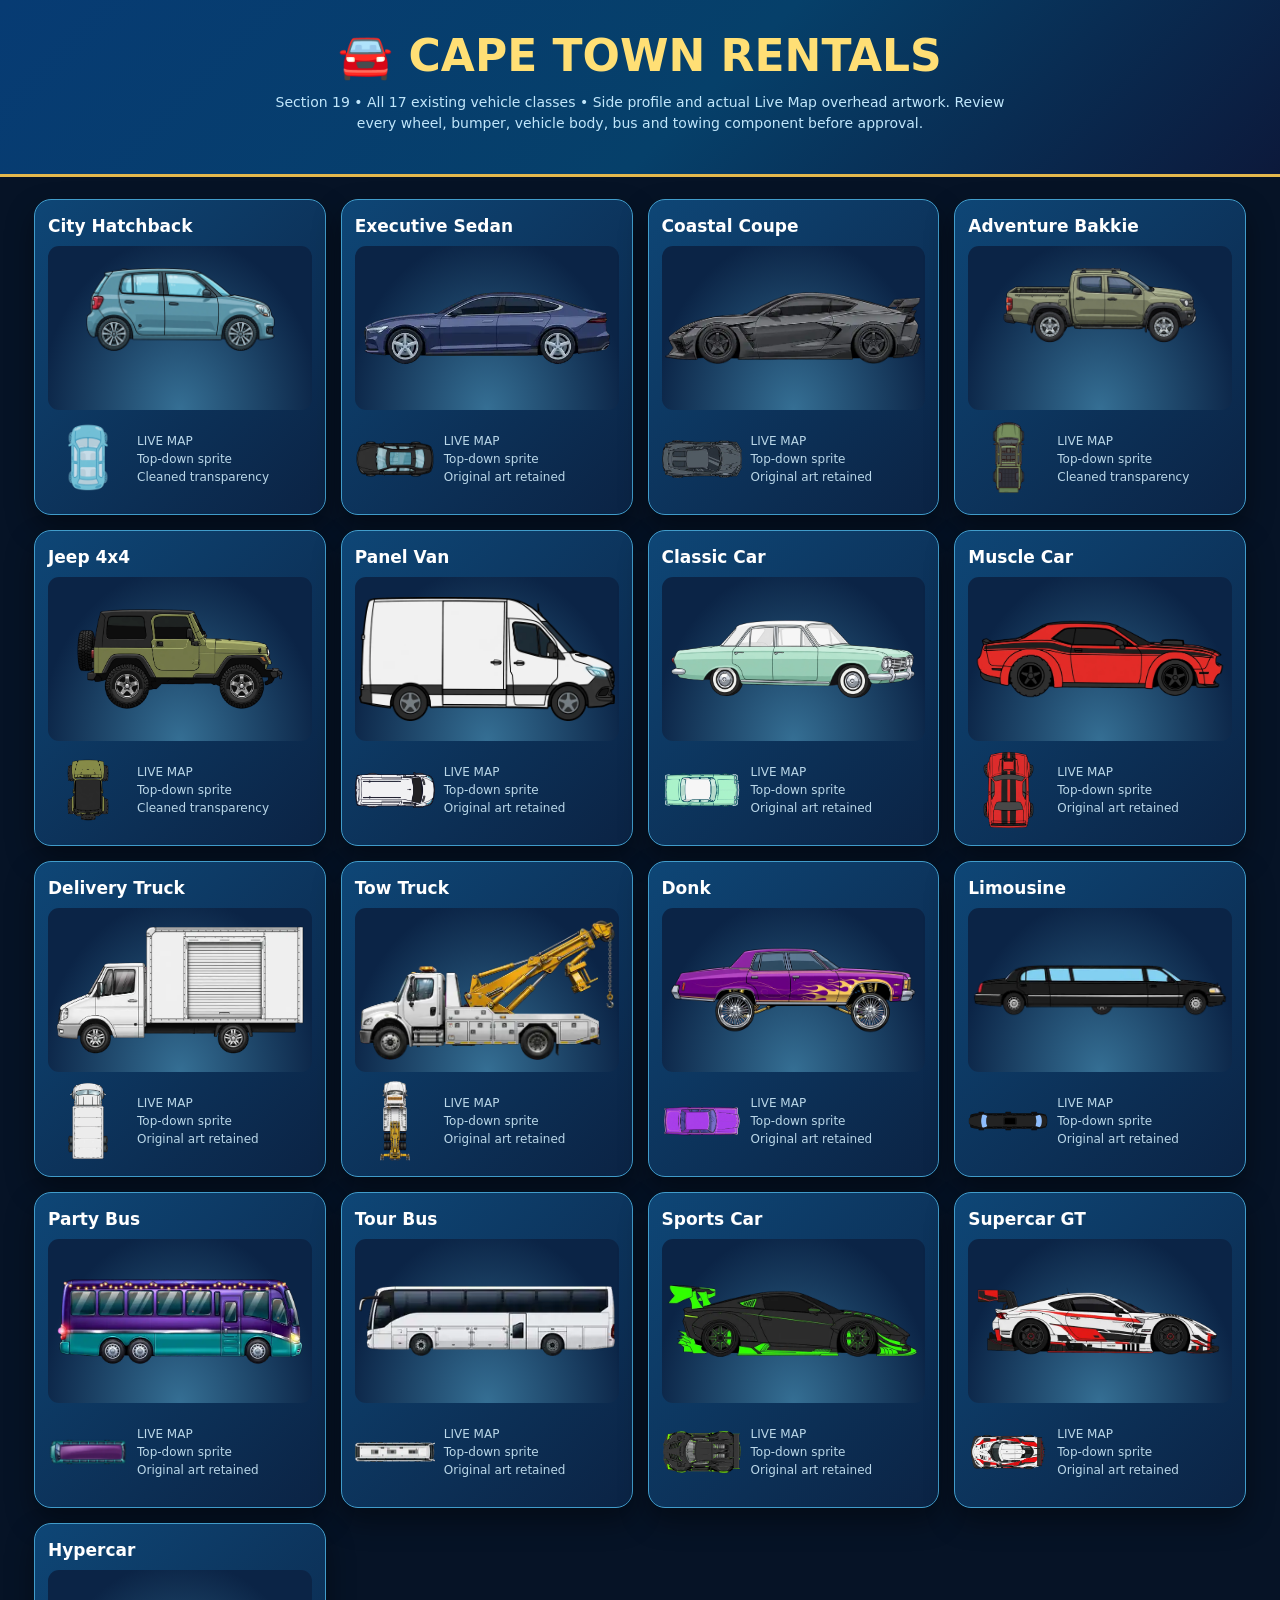
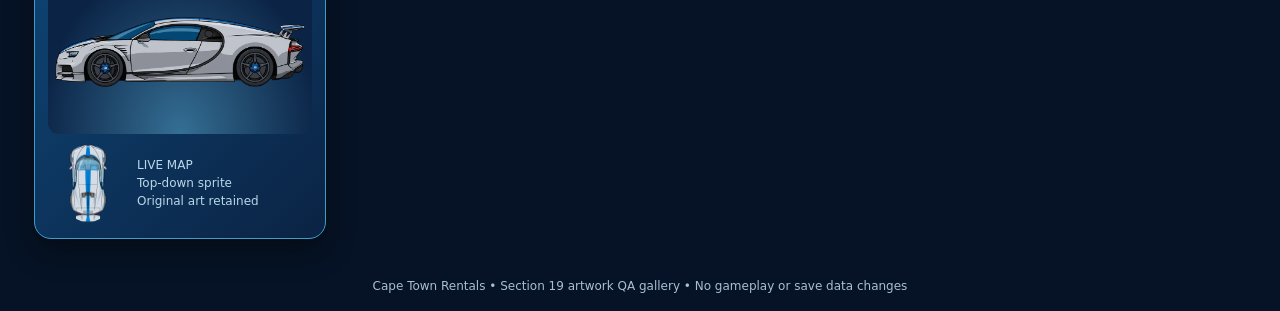
==== docs/vehicle-artwork-preview.html @ 38e2b55d "feat: Section 19 transparent vehicle art normalization and 17-class gallery" ====
<!doctype html><html lang="en"><head><meta charset="utf-8"><meta name="viewport" content="width=device-width,initial-scale=1"><title>Cape Town Rentals | Vehicle Artwork Audit</title><style>
:root{color-scheme:dark;font-family:system-ui,Arial,sans-serif}*{box-sizing:border-box}body{margin:0;background:#061326;color:#fff}
header{text-align:center;padding:30px 16px;background:linear-gradient(135deg,#073b73,#06406a 55%,#0c193b);border-bottom:3px solid #e4b84d}h1{margin:0;color:#ffdf75;font-size:clamp(26px,5vw,44px)}header p{color:#c0e6fb;margin:10px auto;max-width:760px;font-size:14px;line-height:1.5}
main{max-width:1240px;margin:auto;padding:22px 14px}.grid{display:grid;grid-template-columns:repeat(auto-fit,minmax(260px,1fr));gap:15px}
article{background:linear-gradient(135deg,#0e4676,#0b2344);border:1px solid #419cca;border-radius:17px;padding:13px;box-shadow:0 13px 28px #0006}h2{font-size:17px;margin:3px 0 10px}.picture{min-height:164px;display:grid;place-items:center;border-radius:11px;background:radial-gradient(ellipse at 50% 100%,#356f94,#0b2446 75%);overflow:hidden}.picture img{max-width:97%;max-height:150px;object-fit:contain}
.roof{display:flex;gap:9px;align-items:center;padding:9px 0 2px}.roof img{width:80px;height:80px;object-fit:contain;flex-shrink:0}.roof small{font-size:12px;color:#bad7e8;line-height:1.5}
footer{padding:18px;text-align:center;color:#a8bfd2;font-size:12px}
</style></head><body><header><h1>🚘 CAPE TOWN RENTALS</h1><p>Section 19 • All 17 existing vehicle classes • Side profile and actual Live Map overhead artwork. Review every wheel, bumper, vehicle body, bus and towing component before approval.</p></header><main><div class="grid"><article><h2>City Hatchback</h2><div class="picture"><img loading="lazy" src="../assets/art19-hatch-side.svg" alt="City Hatchback side profile"></div><div class="roof"><img loading="lazy" src="../assets/art19-hatch-topdown.svg" alt="City Hatchback roof view"><small>LIVE MAP<br>Top-down sprite<br>Cleaned transparency</small></div></article><article><h2>Executive Sedan</h2><div class="picture"><img loading="lazy" src="../assets/executive-sedan-side.webp" alt="Executive Sedan side profile"></div><div class="roof"><img loading="lazy" src="../assets/executive-sedan-topdown.webp" alt="Executive Sedan roof view"><small>LIVE MAP<br>Top-down sprite<br>Original art retained</small></div></article><article><h2>Coastal Coupe</h2><div class="picture"><img loading="lazy" src="../assets/coastal-coupe-side.webp" alt="Coastal Coupe side profile"></div><div class="roof"><img loading="lazy" src="../assets/coastal-coupe-topdown.webp" alt="Coastal Coupe roof view"><small>LIVE MAP<br>Top-down sprite<br>Original art retained</small></div></article><article><h2>Adventure Bakkie</h2><div class="picture"><img loading="lazy" src="../assets/art19-bakkie-side.svg" alt="Adventure Bakkie side profile"></div><div class="roof"><img loading="lazy" src="../assets/art19-bakkie-topdown.svg" alt="Adventure Bakkie roof view"><small>LIVE MAP<br>Top-down sprite<br>Cleaned transparency</small></div></article><article><h2>Jeep 4x4</h2><div class="picture"><img loading="lazy" src="../assets/art19-jeep-side.svg" alt="Jeep 4x4 side profile"></div><div class="roof"><img loading="lazy" src="../assets/art19-jeep-topdown.svg" alt="Jeep 4x4 roof view"><small>LIVE MAP<br>Top-down sprite<br>Cleaned transparency</small></div></article><article><h2>Panel Van</h2><div class="picture"><img loading="lazy" src="../assets/modern-panelvan-side.webp" alt="Panel Van side profile"></div><div class="roof"><img loading="lazy" src="../assets/modern-panelvan-topdown.webp" alt="Panel Van roof view"><small>LIVE MAP<br>Top-down sprite<br>Original art retained</small></div></article><article><h2>Classic Car</h2><div class="picture"><img loading="lazy" src="../assets/classic-car-side.webp" alt="Classic Car side profile"></div><div class="roof"><img loading="lazy" src="../assets/classic-car-topdown.webp" alt="Classic Car roof view"><small>LIVE MAP<br>Top-down sprite<br>Original art retained</small></div></article><article><h2>Muscle Car</h2><div class="picture"><img loading="lazy" src="../assets/muscle-car-side.webp" alt="Muscle Car side profile"></div><div class="roof"><img loading="lazy" src="../assets/muscle-car-topdown.webp" alt="Muscle Car roof view"><small>LIVE MAP<br>Top-down sprite<br>Original art retained</small></div></article><article><h2>Delivery Truck</h2><div class="picture"><img loading="lazy" src="../assets/delivery-truck-side.webp" alt="Delivery Truck side profile"></div><div class="roof"><img loading="lazy" src="../assets/delivery-truck-topdown.webp" alt="Delivery Truck roof view"><small>LIVE MAP<br>Top-down sprite<br>Original art retained</small></div></article><article><h2>Tow Truck</h2><div class="picture"><img loading="lazy" src="../assets/tow-truck-side.webp" alt="Tow Truck side profile"></div><div class="roof"><img loading="lazy" src="../assets/tow-truck-topdown.webp" alt="Tow Truck roof view"><small>LIVE MAP<br>Top-down sprite<br>Original art retained</small></div></article><article><h2>Donk</h2><div class="picture"><img loading="lazy" src="../assets/donk-side.webp" alt="Donk side profile"></div><div class="roof"><img loading="lazy" src="../assets/donk-topdown.webp" alt="Donk roof view"><small>LIVE MAP<br>Top-down sprite<br>Original art retained</small></div></article><article><h2>Limousine</h2><div class="picture"><img loading="lazy" src="../assets/limo-side.webp" alt="Limousine side profile"></div><div class="roof"><img loading="lazy" src="../assets/limo-topdown.webp" alt="Limousine roof view"><small>LIVE MAP<br>Top-down sprite<br>Original art retained</small></div></article><article><h2>Party Bus</h2><div class="picture"><img loading="lazy" src="../assets/partybus-side.webp" alt="Party Bus side profile"></div><div class="roof"><img loading="lazy" src="../assets/partybus-topdown.webp" alt="Party Bus roof view"><small>LIVE MAP<br>Top-down sprite<br>Original art retained</small></div></article><article><h2>Tour Bus</h2><div class="picture"><img loading="lazy" src="../assets/tourbus-side.webp" alt="Tour Bus side profile"></div><div class="roof"><img loading="lazy" src="../assets/tourbus-topdown.webp" alt="Tour Bus roof view"><small>LIVE MAP<br>Top-down sprite<br>Original art retained</small></div></article><article><h2>Sports Car</h2><div class="picture"><img loading="lazy" src="../assets/performance-sport-side.webp" alt="Sports Car side profile"></div><div class="roof"><img loading="lazy" src="../assets/performance-sport-topdown.webp" alt="Sports Car roof view"><small>LIVE MAP<br>Top-down sprite<br>Original art retained</small></div></article><article><h2>Supercar GT</h2><div class="picture"><img loading="lazy" src="../assets/supercar-gt-side.webp" alt="Supercar GT side profile"></div><div class="roof"><img loading="lazy" src="../assets/supercar-gt-topdown.webp" alt="Supercar GT roof view"><small>LIVE MAP<br>Top-down sprite<br>Original art retained</small></div></article><article><h2>Hypercar</h2><div class="picture"><img loading="lazy" src="../assets/hypercar-side.webp" alt="Hypercar side profile"></div><div class="roof"><img loading="lazy" src="../assets/hypercar-topdown.webp" alt="Hypercar roof view"><small>LIVE MAP<br>Top-down sprite<br>Original art retained</small></div></article></div></main><footer>Cape Town Rentals • Section 19 artwork QA gallery • No gameplay or save data changes</footer></body></html>
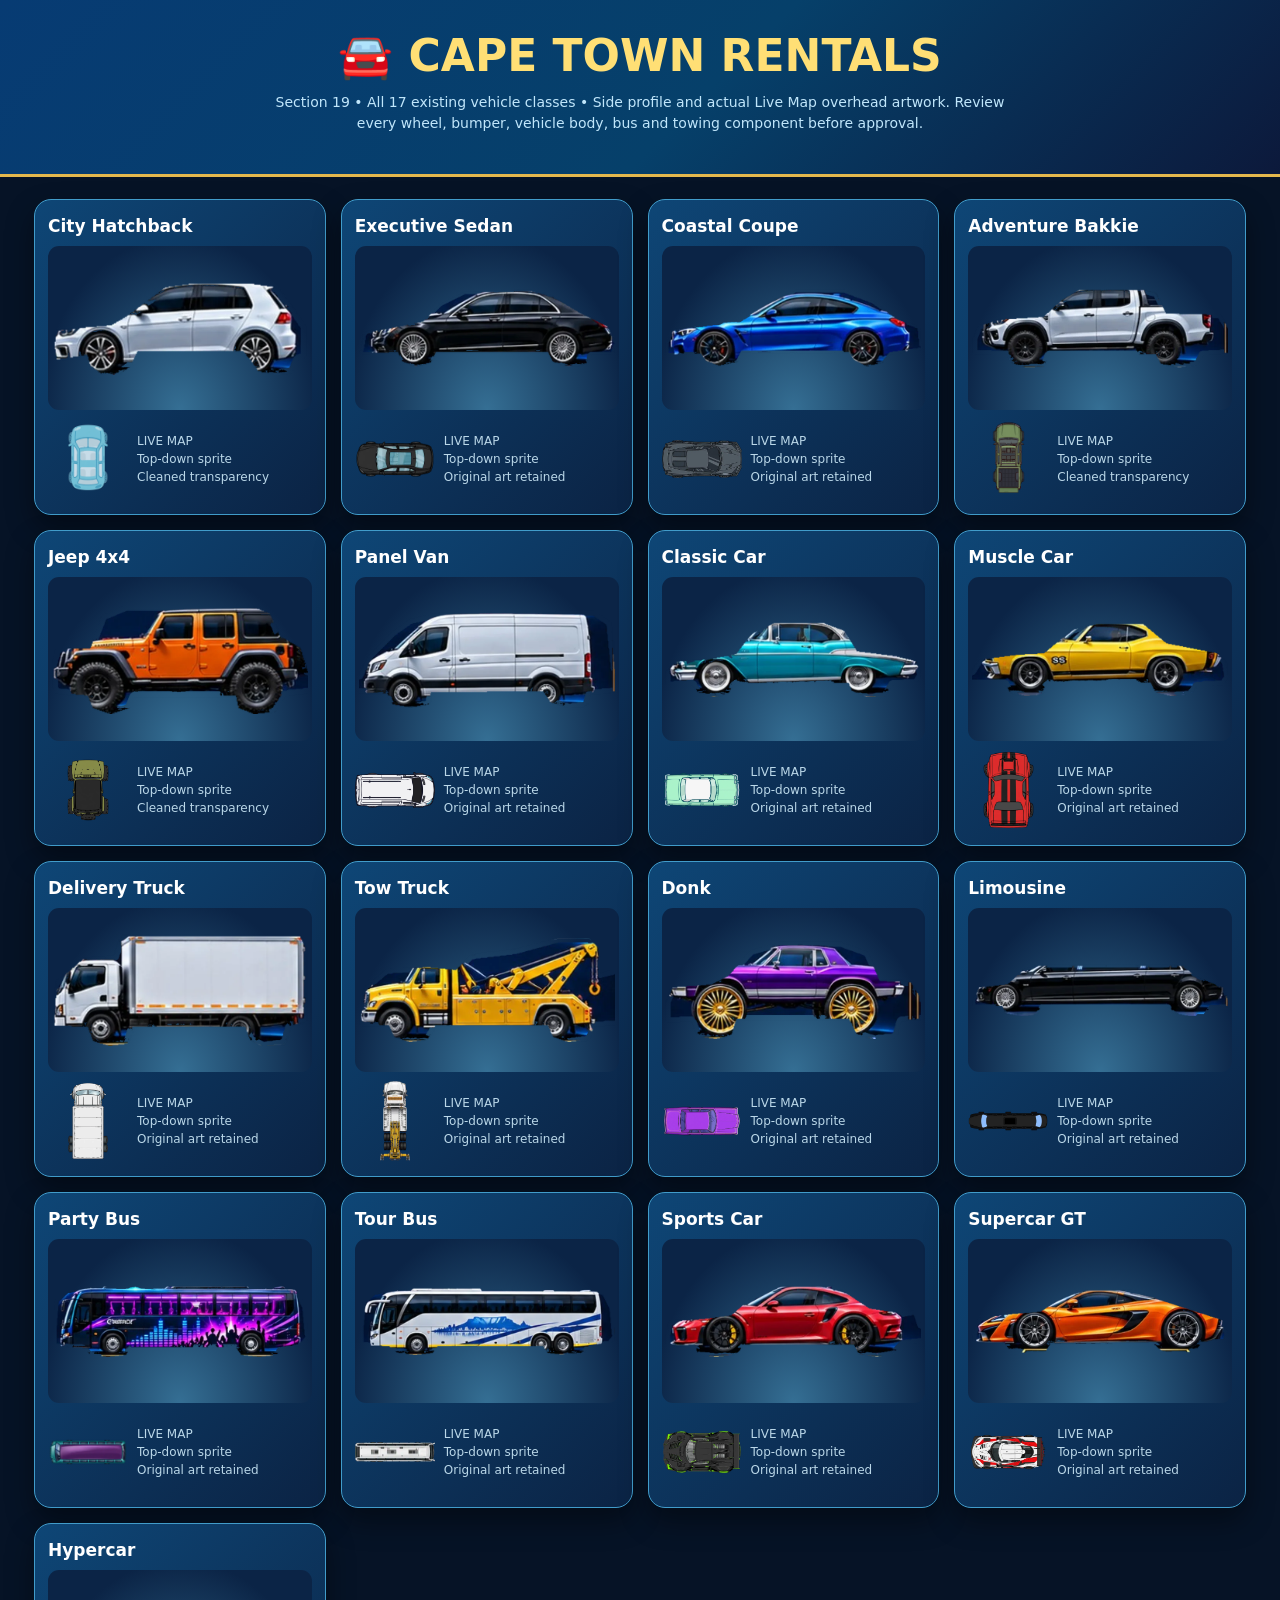
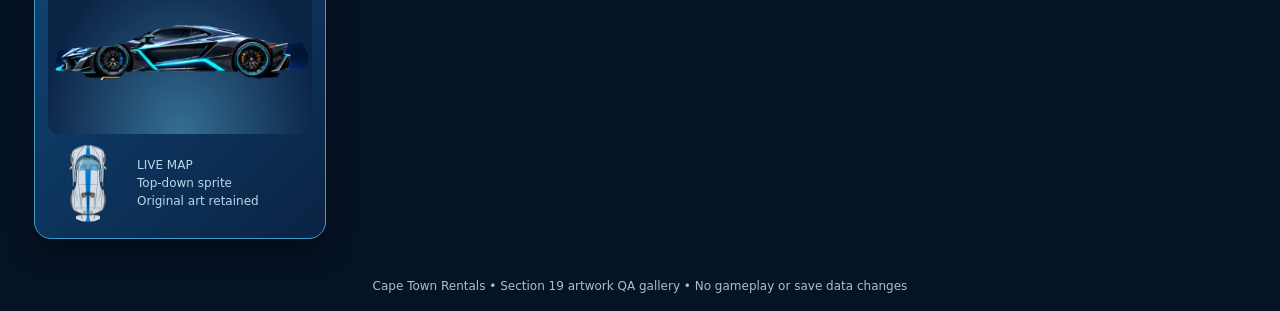
==== commit dabbd9a0: "feat: install all 17 user-approved poster vehicles as transparent side sprites" ====
--- a/docs/vehicle-artwork-preview.html
+++ b/docs/vehicle-artwork-preview.html
@@ -5,4 +5,4 @@
 article{background:linear-gradient(135deg,#0e4676,#0b2344);border:1px solid #419cca;border-radius:17px;padding:13px;box-shadow:0 13px 28px #0006}h2{font-size:17px;margin:3px 0 10px}.picture{min-height:164px;display:grid;place-items:center;border-radius:11px;background:radial-gradient(ellipse at 50% 100%,#356f94,#0b2446 75%);overflow:hidden}.picture img{max-width:97%;max-height:150px;object-fit:contain}
 .roof{display:flex;gap:9px;align-items:center;padding:9px 0 2px}.roof img{width:80px;height:80px;object-fit:contain;flex-shrink:0}.roof small{font-size:12px;color:#bad7e8;line-height:1.5}
 footer{padding:18px;text-align:center;color:#a8bfd2;font-size:12px}
-</style></head><body><header><h1>🚘 CAPE TOWN RENTALS</h1><p>Section 19 • All 17 existing vehicle classes • Side profile and actual Live Map overhead artwork. Review every wheel, bumper, vehicle body, bus and towing component before approval.</p></header><main><div class="grid"><article><h2>City Hatchback</h2><div class="picture"><img loading="lazy" src="../assets/art19-hatch-side.svg" alt="City Hatchback side profile"></div><div class="roof"><img loading="lazy" src="../assets/art19-hatch-topdown.svg" alt="City Hatchback roof view"><small>LIVE MAP<br>Top-down sprite<br>Cleaned transparency</small></div></article><article><h2>Executive Sedan</h2><div class="picture"><img loading="lazy" src="../assets/executive-sedan-side.webp" alt="Executive Sedan side profile"></div><div class="roof"><img loading="lazy" src="../assets/executive-sedan-topdown.webp" alt="Executive Sedan roof view"><small>LIVE MAP<br>Top-down sprite<br>Original art retained</small></div></article><article><h2>Coastal Coupe</h2><div class="picture"><img loading="lazy" src="../assets/coastal-coupe-side.webp" alt="Coastal Coupe side profile"></div><div class="roof"><img loading="lazy" src="../assets/coastal-coupe-topdown.webp" alt="Coastal Coupe roof view"><small>LIVE MAP<br>Top-down sprite<br>Original art retained</small></div></article><article><h2>Adventure Bakkie</h2><div class="picture"><img loading="lazy" src="../assets/art19-bakkie-side.svg" alt="Adventure Bakkie side profile"></div><div class="roof"><img loading="lazy" src="../assets/art19-bakkie-topdown.svg" alt="Adventure Bakkie roof view"><small>LIVE MAP<br>Top-down sprite<br>Cleaned transparency</small></div></article><article><h2>Jeep 4x4</h2><div class="picture"><img loading="lazy" src="../assets/art19-jeep-side.svg" alt="Jeep 4x4 side profile"></div><div class="roof"><img loading="lazy" src="../assets/art19-jeep-topdown.svg" alt="Jeep 4x4 roof view"><small>LIVE MAP<br>Top-down sprite<br>Cleaned transparency</small></div></article><article><h2>Panel Van</h2><div class="picture"><img loading="lazy" src="../assets/modern-panelvan-side.webp" alt="Panel Van side profile"></div><div class="roof"><img loading="lazy" src="../assets/modern-panelvan-topdown.webp" alt="Panel Van roof view"><small>LIVE MAP<br>Top-down sprite<br>Original art retained</small></div></article><article><h2>Classic Car</h2><div class="picture"><img loading="lazy" src="../assets/classic-car-side.webp" alt="Classic Car side profile"></div><div class="roof"><img loading="lazy" src="../assets/classic-car-topdown.webp" alt="Classic Car roof view"><small>LIVE MAP<br>Top-down sprite<br>Original art retained</small></div></article><article><h2>Muscle Car</h2><div class="picture"><img loading="lazy" src="../assets/muscle-car-side.webp" alt="Muscle Car side profile"></div><div class="roof"><img loading="lazy" src="../assets/muscle-car-topdown.webp" alt="Muscle Car roof view"><small>LIVE MAP<br>Top-down sprite<br>Original art retained</small></div></article><article><h2>Delivery Truck</h2><div class="picture"><img loading="lazy" src="../assets/delivery-truck-side.webp" alt="Delivery Truck side profile"></div><div class="roof"><img loading="lazy" src="../assets/delivery-truck-topdown.webp" alt="Delivery Truck roof view"><small>LIVE MAP<br>Top-down sprite<br>Original art retained</small></div></article><article><h2>Tow Truck</h2><div class="picture"><img loading="lazy" src="../assets/tow-truck-side.webp" alt="Tow Truck side profile"></div><div class="roof"><img loading="lazy" src="../assets/tow-truck-topdown.webp" alt="Tow Truck roof view"><small>LIVE MAP<br>Top-down sprite<br>Original art retained</small></div></article><article><h2>Donk</h2><div class="picture"><img loading="lazy" src="../assets/donk-side.webp" alt="Donk side profile"></div><div class="roof"><img loading="lazy" src="../assets/donk-topdown.webp" alt="Donk roof view"><small>LIVE MAP<br>Top-down sprite<br>Original art retained</small></div></article><article><h2>Limousine</h2><div class="picture"><img loading="lazy" src="../assets/limo-side.webp" alt="Limousine side profile"></div><div class="roof"><img loading="lazy" src="../assets/limo-topdown.webp" alt="Limousine roof view"><small>LIVE MAP<br>Top-down sprite<br>Original art retained</small></div></article><article><h2>Party Bus</h2><div class="picture"><img loading="lazy" src="../assets/partybus-side.webp" alt="Party Bus side profile"></div><div class="roof"><img loading="lazy" src="../assets/partybus-topdown.webp" alt="Party Bus roof view"><small>LIVE MAP<br>Top-down sprite<br>Original art retained</small></div></article><article><h2>Tour Bus</h2><div class="picture"><img loading="lazy" src="../assets/tourbus-side.webp" alt="Tour Bus side profile"></div><div class="roof"><img loading="lazy" src="../assets/tourbus-topdown.webp" alt="Tour Bus roof view"><small>LIVE MAP<br>Top-down sprite<br>Original art retained</small></div></article><article><h2>Sports Car</h2><div class="picture"><img loading="lazy" src="../assets/performance-sport-side.webp" alt="Sports Car side profile"></div><div class="roof"><img loading="lazy" src="../assets/performance-sport-topdown.webp" alt="Sports Car roof view"><small>LIVE MAP<br>Top-down sprite<br>Original art retained</small></div></article><article><h2>Supercar GT</h2><div class="picture"><img loading="lazy" src="../assets/supercar-gt-side.webp" alt="Supercar GT side profile"></div><div class="roof"><img loading="lazy" src="../assets/supercar-gt-topdown.webp" alt="Supercar GT roof view"><small>LIVE MAP<br>Top-down sprite<br>Original art retained</small></div></article><article><h2>Hypercar</h2><div class="picture"><img loading="lazy" src="../assets/hypercar-side.webp" alt="Hypercar side profile"></div><div class="roof"><img loading="lazy" src="../assets/hypercar-topdown.webp" alt="Hypercar roof view"><small>LIVE MAP<br>Top-down sprite<br>Original art retained</small></div></article></div></main><footer>Cape Town Rentals • Section 19 artwork QA gallery • No gameplay or save data changes</footer></body></html>+</style></head><body><header><h1>🚘 CAPE TOWN RENTALS</h1><p>Section 19 • All 17 existing vehicle classes • Side profile and actual Live Map overhead artwork. Review every wheel, bumper, vehicle body, bus and towing component before approval.</p></header><main><div class="grid"><article><h2>City Hatchback</h2><div class="picture"><img loading="lazy" src="../assets/lineup-hatch-side.webp" alt="City Hatchback side profile"></div><div class="roof"><img loading="lazy" src="../assets/art19-hatch-topdown.svg" alt="City Hatchback roof view"><small>LIVE MAP<br>Top-down sprite<br>Cleaned transparency</small></div></article><article><h2>Executive Sedan</h2><div class="picture"><img loading="lazy" src="../assets/lineup-sedan-side.webp" alt="Executive Sedan side profile"></div><div class="roof"><img loading="lazy" src="../assets/executive-sedan-topdown.webp" alt="Executive Sedan roof view"><small>LIVE MAP<br>Top-down sprite<br>Original art retained</small></div></article><article><h2>Coastal Coupe</h2><div class="picture"><img loading="lazy" src="../assets/lineup-coupe-side.webp" alt="Coastal Coupe side profile"></div><div class="roof"><img loading="lazy" src="../assets/coastal-coupe-topdown.webp" alt="Coastal Coupe roof view"><small>LIVE MAP<br>Top-down sprite<br>Original art retained</small></div></article><article><h2>Adventure Bakkie</h2><div class="picture"><img loading="lazy" src="../assets/lineup-bakkie-side.webp" alt="Adventure Bakkie side profile"></div><div class="roof"><img loading="lazy" src="../assets/art19-bakkie-topdown.svg" alt="Adventure Bakkie roof view"><small>LIVE MAP<br>Top-down sprite<br>Cleaned transparency</small></div></article><article><h2>Jeep 4x4</h2><div class="picture"><img loading="lazy" src="../assets/lineup-jeep-side.webp" alt="Jeep 4x4 side profile"></div><div class="roof"><img loading="lazy" src="../assets/art19-jeep-topdown.svg" alt="Jeep 4x4 roof view"><small>LIVE MAP<br>Top-down sprite<br>Cleaned transparency</small></div></article><article><h2>Panel Van</h2><div class="picture"><img loading="lazy" src="../assets/lineup-van-side.webp" alt="Panel Van side profile"></div><div class="roof"><img loading="lazy" src="../assets/modern-panelvan-topdown.webp" alt="Panel Van roof view"><small>LIVE MAP<br>Top-down sprite<br>Original art retained</small></div></article><article><h2>Classic Car</h2><div class="picture"><img loading="lazy" src="../assets/lineup-classic-side.webp" alt="Classic Car side profile"></div><div class="roof"><img loading="lazy" src="../assets/classic-car-topdown.webp" alt="Classic Car roof view"><small>LIVE MAP<br>Top-down sprite<br>Original art retained</small></div></article><article><h2>Muscle Car</h2><div class="picture"><img loading="lazy" src="../assets/lineup-muscle-side.webp" alt="Muscle Car side profile"></div><div class="roof"><img loading="lazy" src="../assets/muscle-car-topdown.webp" alt="Muscle Car roof view"><small>LIVE MAP<br>Top-down sprite<br>Original art retained</small></div></article><article><h2>Delivery Truck</h2><div class="picture"><img loading="lazy" src="../assets/lineup-truck-side.webp" alt="Delivery Truck side profile"></div><div class="roof"><img loading="lazy" src="../assets/delivery-truck-topdown.webp" alt="Delivery Truck roof view"><small>LIVE MAP<br>Top-down sprite<br>Original art retained</small></div></article><article><h2>Tow Truck</h2><div class="picture"><img loading="lazy" src="../assets/lineup-tow-side.webp" alt="Tow Truck side profile"></div><div class="roof"><img loading="lazy" src="../assets/tow-truck-topdown.webp" alt="Tow Truck roof view"><small>LIVE MAP<br>Top-down sprite<br>Original art retained</small></div></article><article><h2>Donk</h2><div class="picture"><img loading="lazy" src="../assets/lineup-donk-side.webp" alt="Donk side profile"></div><div class="roof"><img loading="lazy" src="../assets/donk-topdown.webp" alt="Donk roof view"><small>LIVE MAP<br>Top-down sprite<br>Original art retained</small></div></article><article><h2>Limousine</h2><div class="picture"><img loading="lazy" src="../assets/lineup-limo-side.webp" alt="Limousine side profile"></div><div class="roof"><img loading="lazy" src="../assets/limo-topdown.webp" alt="Limousine roof view"><small>LIVE MAP<br>Top-down sprite<br>Original art retained</small></div></article><article><h2>Party Bus</h2><div class="picture"><img loading="lazy" src="../assets/lineup-partybus-side.webp" alt="Party Bus side profile"></div><div class="roof"><img loading="lazy" src="../assets/partybus-topdown.webp" alt="Party Bus roof view"><small>LIVE MAP<br>Top-down sprite<br>Original art retained</small></div></article><article><h2>Tour Bus</h2><div class="picture"><img loading="lazy" src="../assets/lineup-bus-side.webp" alt="Tour Bus side profile"></div><div class="roof"><img loading="lazy" src="../assets/tourbus-topdown.webp" alt="Tour Bus roof view"><small>LIVE MAP<br>Top-down sprite<br>Original art retained</small></div></article><article><h2>Sports Car</h2><div class="picture"><img loading="lazy" src="../assets/lineup-sport-side.webp" alt="Sports Car side profile"></div><div class="roof"><img loading="lazy" src="../assets/performance-sport-topdown.webp" alt="Sports Car roof view"><small>LIVE MAP<br>Top-down sprite<br>Original art retained</small></div></article><article><h2>Supercar GT</h2><div class="picture"><img loading="lazy" src="../assets/lineup-super-side.webp" alt="Supercar GT side profile"></div><div class="roof"><img loading="lazy" src="../assets/supercar-gt-topdown.webp" alt="Supercar GT roof view"><small>LIVE MAP<br>Top-down sprite<br>Original art retained</small></div></article><article><h2>Hypercar</h2><div class="picture"><img loading="lazy" src="../assets/lineup-hyper-side.webp" alt="Hypercar side profile"></div><div class="roof"><img loading="lazy" src="../assets/hypercar-topdown.webp" alt="Hypercar roof view"><small>LIVE MAP<br>Top-down sprite<br>Original art retained</small></div></article></div></main><footer>Cape Town Rentals • Section 19 artwork QA gallery • No gameplay or save data changes</footer></body></html>
